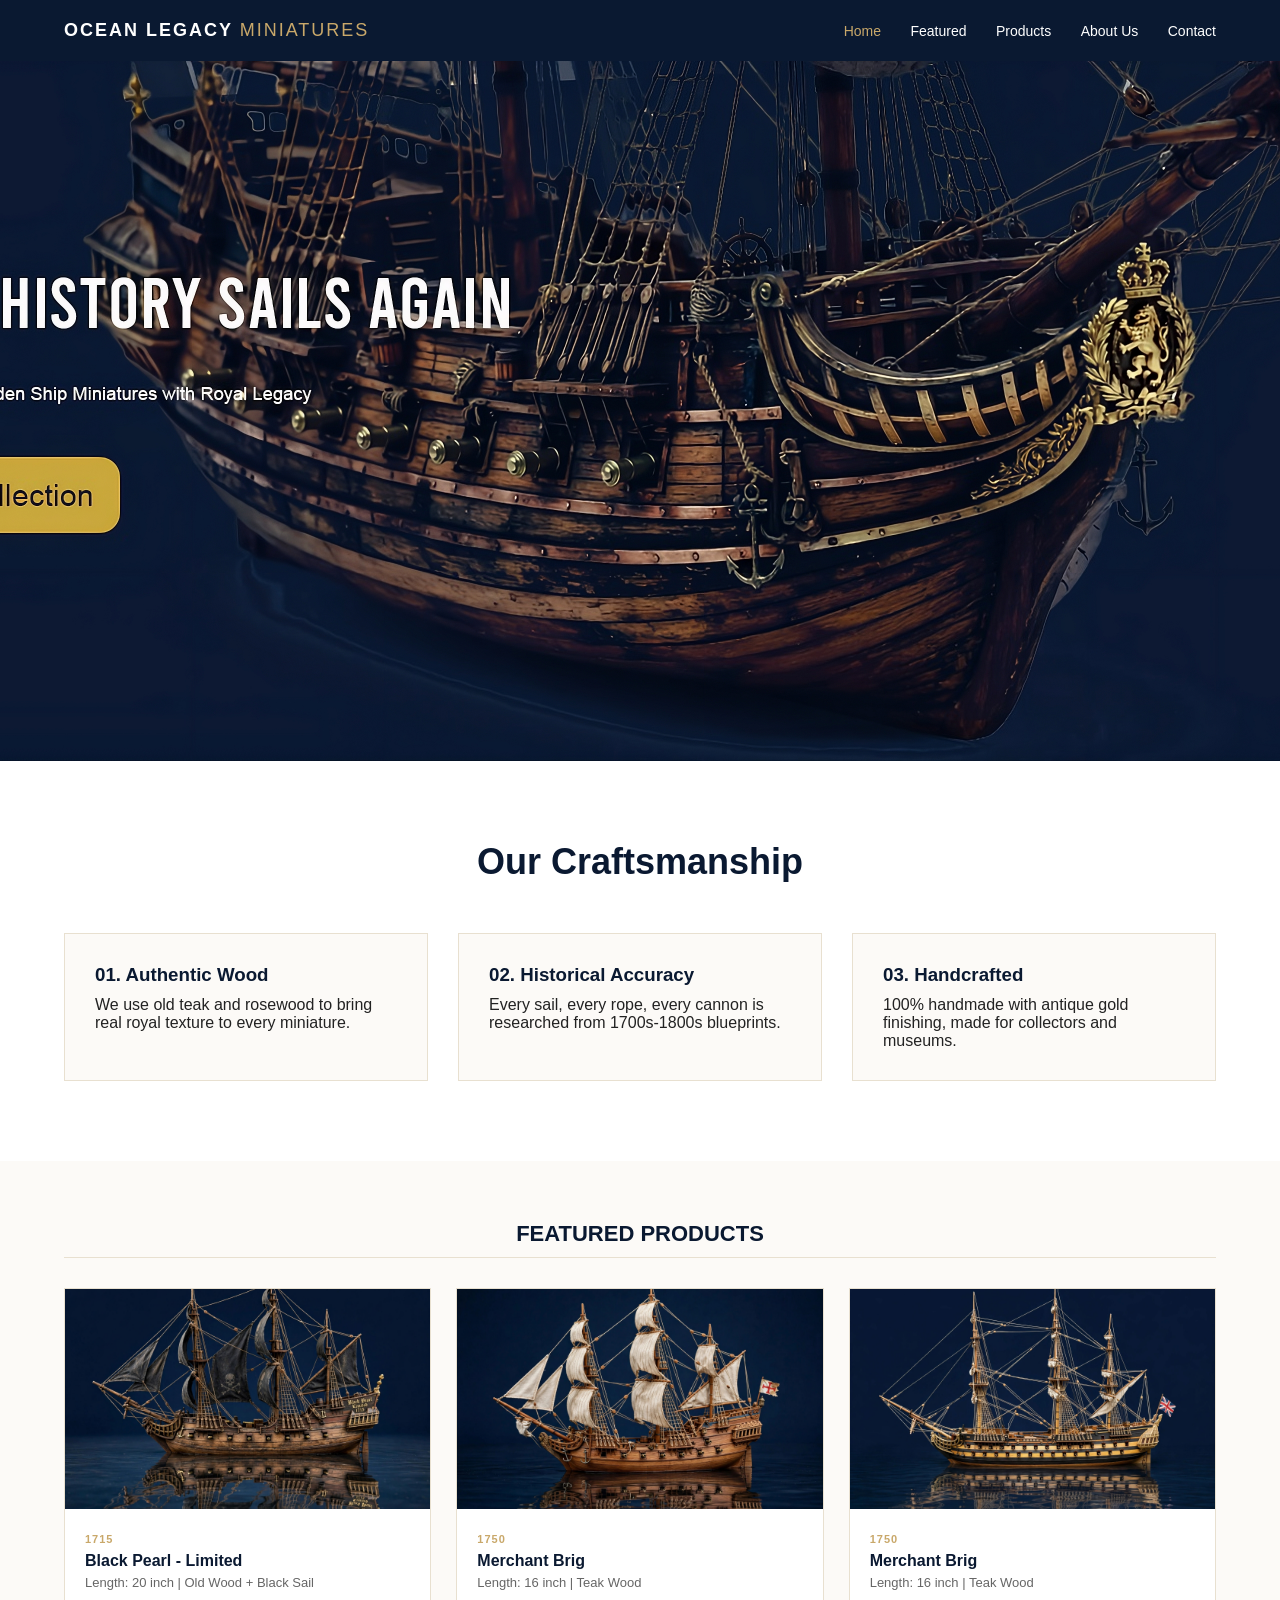
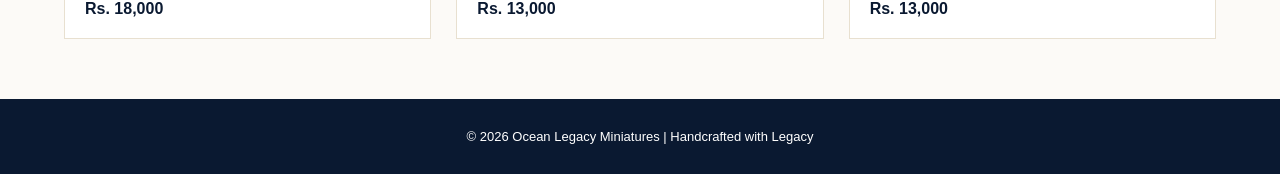
==== index.html @ bbb94e81 "Add files via upload" ====
<!DOCTYPE html>
<html lang="en">
<head>
    <meta charset="UTF-8">
    <meta name="viewport" content="width=device-width, initial-scale=1.0">
    <title>Ocean Legacy Miniatures | Where History Sails Again</title>
    <link rel="stylesheet" href="style.css">
</head>
<body>

    <header class="navbar">
        <div class="logo">OCEAN LEGACY <span>MINIATURES</span></div>
        <nav>
            <a href="index.html" class="active">Home</a>
            <a href="featured.html">Featured</a>
            <a href="products.html">Products</a>
            <a href="about.html">About Us</a>
            <a href="contact.html">Contact</a>
        </nav>
    </header>

    <!-- banner -->
    <section class="full-banner">
        <img src="upscalemedia-transformed.png" alt="Ocean Legacy Banner" usemap="#Map">
        <map name="Map">
            <area shape="rect" coords="887,750,1133,825" href="products.html" alt="">
            <area shape="rect" coords="123,398,366,470" href="products.html" alt="">
        </map>
    </section>

    <section class="details-section">
        <div class="container">
            <h2>Our Craftsmanship</h2>
            <div class="details-grid">
                <div class="detail-box">
                    <h3>01. Authentic Wood</h3>
                    <p>We use old teak and rosewood to bring real royal texture to every miniature.</p>
                </div>
                <div class="detail-box">
                    <h3>02. Historical Accuracy</h3>
                    <p>Every sail, every rope, every cannon is researched from 1700s-1800s blueprints.</p>
                </div>
                <div class="detail-box">
                    <h3>03. Handcrafted</h3>
                    <p>100% handmade with antique gold finishing, made for collectors and museums.</p>
                </div>
            </div>
        </div>
    </section>

    <section class="product-category alt-bg">
        <div class="container">
            <h1 class="cat-title2">FEATURED PRODUCTS</h1>
            <div class="product-grid">
                <div class="product-card">
                    <a class="card-img" href="#ship1"><img src="a (4).jpg" alt="Black Pearl - Limited"></a>
                    <div class="card-info">
                        <span class="year">1715</span>
                        <h4>Black Pearl - Limited</h4>
                        <p>Length: 20 inch | Old Wood + Black Sail</p>
                        <div class="price">Rs. 18,000</div>
                    </div>
                </div>
                <div class="product-card">
                    <a class="card-img" href="#ship2"><img src="a (1).jpg" alt="Merchant Brig"></a>
                    <div class="card-info">
                        <span class="year">1750</span>
                        <h4>Merchant Brig</h4>
                        <p>Length: 16 inch | Teak Wood</p>
                        <div class="price">Rs. 13,000</div>
                    </div>
                </div>
                <div class="product-card">
                    <a class="card-img" href="#ship3"><img src="a (2).jpg" alt="Merchant Brig"></a>
                    <div class="card-info">
                        <span class="year">1750</span>
                        <h4>Merchant Brig</h4>
                        <p>Length: 16 inch | Teak Wood</p>
                        <div class="price">Rs. 13,000</div>
                    </div>
                </div>
            </div>
        </div>
    </section>

    <div class="modal" id="ship1">
        <a href="#" class="modal-bg"></a>
        <div class="modal-box">
            <a href="#" class="modal-close">&times;</a>
            <div class="modal-img"><img src="a (4).jpg" alt="Black Pearl - Limited"></div>
            <div class="modal-info">
                <span class="year">1715</span>
                <h3>Black Pearl - Limited</h3>
                <p>20 inch | Old Wood + Black Sail</p>
                <div class="modal-price">Rs. 18,000</div>
                <a href="contact.html" class="btn-buy">Buy Now</a>
                <a href="contact.html" class="btn-cart">Add to Cart</a>
            </div>
        </div>
    </div>

    <div class="modal" id="ship2">
        <a href="#" class="modal-bg"></a>
        <div class="modal-box">
            <a href="#" class="modal-close">&times;</a>
            <div class="modal-img"><img src="a (1).jpg" alt="Merchant Brig"></div>
            <div class="modal-info">
                <span class="year">1750</span>
                <h3>Merchant Brig</h3>
                <p>16 inch | Teak Wood</p>
                <div class="modal-price">Rs. 13,000</div>
                <a href="contact.html" class="btn-buy">Buy Now</a>
                <a href="contact.html" class="btn-cart">Add to Cart</a>
            </div>
        </div>
    </div>

    <div class="modal" id="ship3">
        <a href="#" class="modal-bg"></a>
        <div class="modal-box">
            <a href="#" class="modal-close">&times;</a>
            <div class="modal-img"><img src="a (2).jpg" alt="Merchant Brig"></div>
            <div class="modal-info">
                <span class="year">1750</span>
                <h3>Merchant Brig</h3>
                <p>16 inch | Teak Wood</p>
                <div class="modal-price">Rs. 13,000</div>
                <a href="contact.html" class="btn-buy">Buy Now</a>
                <a href="contact.html" class="btn-cart">Add to Cart</a>
            </div>
        </div>
    </div>

    <footer>
        <p>© 2026 Ocean Legacy Miniatures | Handcrafted with Legacy</p>
    </footer>

</body>
</html>
---- style.css ----
/* Ocean Legacy Miniatures */

* {
    margin: 0;
    padding: 0;
    box-sizing: border-box;
}

body {
    font-family: 'Segoe UI', Arial, sans-serif;
    background: #f8f6f1;
    color: #222;
}

img {
    max-width: 100%;
}

.container {
    width: 90%;
    max-width: 1200px;
    margin: 0 auto;
}

/* navbar */
.navbar {
    display: flex;
    justify-content: space-between;
    align-items: center;
    background: #0a1931;
    padding: 20px 5%;
    position: sticky;
    top: 0;
    z-index: 100;
}

.logo {
    color: white;
    font-size: 18px;
    font-weight: 800;
    letter-spacing: 2px;
}

.logo span {
    color: #c9a86a;
    font-weight: 300;
}

.navbar nav a {
    color: white;
    text-decoration: none;
    font-size: 14px;
    margin-left: 25px;
}

.navbar nav a:hover,
.navbar nav a.active {
    color: #c9a86a;
}

/* page header */
.page-header {
    background: #0a1931;
    color: white;
    text-align: center;
    padding: 80px 5%;
}

.page-header h1 {
    font-size: 46px;
}

.page-header p {
    margin-top: 10px;
    opacity: 0.7;
}

.category-filter {
    margin-top: 25px;
}

.cat-btn {
    display: inline-block;
    border: 1px solid #c9a86a;
    color: #c9a86a;
    text-decoration: none;
    padding: 8px 18px;
    margin: 5px;
}

.cat-btn:hover,
.cat-btn.active {
    background: #c9a86a;
    color: #0a1931;
}

/* home */
.full-banner img {
    width: 100%;
    height: 700px;
    object-fit: cover;
    display: block;
    max-width: none;
}

.details-section {
    background: white;
    padding: 80px 0;
}

.details-section h2 {
    text-align: center;
    font-size: 36px;
    color: #0a1931;
    margin-bottom: 50px;
}

.details-grid {
    display: grid;
    grid-template-columns: repeat(3, 1fr);
    gap: 30px;
}

.detail-box {
    background: #fcfaf7;
    border: 1px solid #e8e0d0;
    padding: 30px;
}

.detail-box h3 {
    color: #0a1931;
    margin-bottom: 10px;
}

/* product cards */
.product-category {
    padding: 60px 0;
}

.alt-bg {
    background: #fcfaf7;
}

.cat-title {
    color: #0a1931;
    font-size: 22px;
    border-bottom: 1px solid #e8e0d0;
    padding-bottom: 10px;
    margin-bottom: 30px;
}

.cat-title2 {
    color: #0a1931;
    font-size: 22px;
    text-align: center;
    border-bottom: 1px solid #e8e0d0;
    padding-bottom: 10px;
    margin-bottom: 30px;
}

.product-grid {
    display: grid;
    grid-template-columns: repeat(3, 1fr);
    gap: 25px;
}

.product-card {
    background: white;
    border: 1px solid #e8e0d0;
    overflow: hidden;
    transition: 0.3s;
}

.product-card:hover {
    transform: translateY(-5px);
    box-shadow: 0 10px 30px rgba(0, 0, 0, 0.1);
}

.card-img {
    display: block;
    height: 220px;
    overflow: hidden;
}

.card-img img {
    width: 100%;
    height: 100%;
    object-fit: cover;
    transition: 0.3s;
}

.card-img:hover img {
    transform: scale(1.1);
}

.card-info {
    padding: 20px;
}

.card-info h4 {
    color: #0a1931;
    margin: 5px 0;
}

.card-info p {
    color: #666;
    font-size: 13px;
    margin-bottom: 10px;
}

.year {
    color: #c9a86a;
    font-size: 11px;
    font-weight: 700;
    letter-spacing: 1px;
}

.price {
    color: #0a1931;
    font-weight: 800;
}

.custom-card {
    background: #0a1931;
    display: flex;
    align-items: center;
}

.custom-card h4,
.custom-card p {
    color: white;
}

.btn-small {
    display: inline-block;
    background: #c9a86a;
    color: #0a1931;
    text-decoration: none;
    font-size: 12px;
    font-weight: 700;
    padding: 8px 15px;
    margin-top: 15px;
}

/* about */
.about-section {
    background: white;
    padding: 80px 0;
}

.about-grid {
    display: grid;
    grid-template-columns: 1fr 1fr;
    gap: 50px;
    align-items: center;
}

.about-text h2 {
    color: #0a1931;
    font-size: 36px;
    margin-bottom: 20px;
}

.about-text p {
    color: #444;
    line-height: 1.6;
    margin-bottom: 15px;
}

.stats {
    display: flex;
    gap: 30px;
    margin-top: 30px;
}

.stats strong {
    display: block;
    color: #0a1931;
    font-size: 28px;
}

.stats span {
    color: #888;
    font-size: 12px;
}

.img-placeholder {
    height: 400px;
    border-radius: 8px;
    overflow: hidden;
}

.img-placeholder video {
    width: 100%;
    height: 100%;
    object-fit: cover;
}

.timeline {
    padding: 60px 0;
}

.timeline h2 {
    text-align: center;
    color: #0a1931;
    margin-bottom: 40px;
}

.timeline-grid {
    display: grid;
    grid-template-columns: repeat(4, 1fr);
    gap: 20px;
}

.time-box {
    background: white;
    border-left: 4px solid #c9a86a;
    padding: 20px;
}

.catalog-simple {
    text-align: center;
    padding: 50px 20px;
}

.catalog-simple h2 {
    color: #0a1931;
    margin-bottom: 10px;
}

.catalog-simple p {
    color: #666;
    margin-bottom: 15px;
}

.catalog-simple a {
    display: inline-block;
    background: #0a1931;
    color: white;
    text-decoration: none;
    padding: 10px 20px;
    border-radius: 5px;
}

/* contact */
.contact-section {
    padding: 40px 0;
}

.contact-wrapper {
    display: grid;
    grid-template-columns: 1fr 1.5fr;
    gap: 30px;
    background: white;
    padding: 30px;
}

.info-box {
    border-bottom: 1px solid #c9a86a;
    padding-bottom: 15px;
    margin-bottom: 15px;
}

.contact-form-main label {
    display: block;
    font-size: 13px;
    margin-top: 5px;
}

.contact-form-main input,
.contact-form-main select,
.contact-form-main textarea {
    width: 100%;
    padding: 10px;
    margin: 5px 0 10px;
    border: 1px solid #ddd;
}

.contact-form-main textarea {
    height: 110px;
}

.row {
    display: grid;
    grid-template-columns: 1fr 1fr;
    gap: 10px;
}

.btn {
    width: 100%;
    background: #0a1931;
    color: #c9a86a;
    font-weight: 700;
    padding: 12px;
    border: none;
    cursor: pointer;
}

.btn:hover {
    background: #122a5a;
}

.form-note {
    color: #888;
    font-size: 12px;
    margin-top: 8px;
}

footer {
    background: #0a1931;
    color: white;
    text-align: center;
    font-size: 13px;
    padding: 30px;
}

/* popup (uses :target so no js needed) */
.modal {
    display: none;
    position: fixed;
    top: 0;
    left: 0;
    width: 100%;
    height: 100%;
    z-index: 1000;
    align-items: center;
    justify-content: center;
}

.modal:target {
    display: flex;
}

.modal-bg {
    position: absolute;
    top: 0;
    left: 0;
    width: 100%;
    height: 100%;
    background: rgba(10, 25, 49, 0.85);
}

.modal-box {
    position: relative;
    display: grid;
    grid-template-columns: 1.3fr 1fr;
    width: 90%;
    max-width: 950px;
    background: white;
    overflow: hidden;
}

.modal-close {
    position: absolute;
    top: 8px;
    right: 14px;
    z-index: 2;
    color: white;
    font-size: 32px;
    text-decoration: none;
}

.modal-img {
    min-height: 400px;
    overflow: hidden;
}

.modal-img img {
    width: 100%;
    height: 100%;
    object-fit: cover;
    transition: 0.4s;
}

.modal-img:hover img {
    transform: scale(1.25);
}

.modal-info {
    display: flex;
    flex-direction: column;
    justify-content: center;
    padding: 40px 30px;
}

.modal-info h3 {
    color: #0a1931;
    font-size: 28px;
    margin: 6px 0;
}

.modal-info p {
    color: #666;
}

.modal-price {
    color: #0a1931;
    font-size: 32px;
    font-weight: 800;
    margin: 15px 0 25px;
}

.btn-buy,
.btn-cart {
    display: block;
    text-align: center;
    text-decoration: none;
    font-weight: 700;
    padding: 14px;
    margin-bottom: 12px;
}

.btn-buy {
    background: #c9a86a;
    color: #0a1931;
}

.btn-cart {
    background: #0a1931;
    color: #c9a86a;
}

/* mobile */
@media (max-width: 768px) {
    .navbar {
        flex-direction: column;
        gap: 10px;
    }

    .navbar nav a {
        margin: 0 8px;
    }

    .page-header h1 {
        font-size: 32px;
    }

    .full-banner img {
        height: auto;
    }

    .details-grid,
    .product-grid,
    .about-grid,
    .timeline-grid,
    .contact-wrapper,
    .row,
    .modal-box {
        grid-template-columns: 1fr;
    }

    .modal-box {
        max-height: 90vh;
        overflow-y: auto;
    }

    .modal-img {
        min-height: 220px;
    }
}
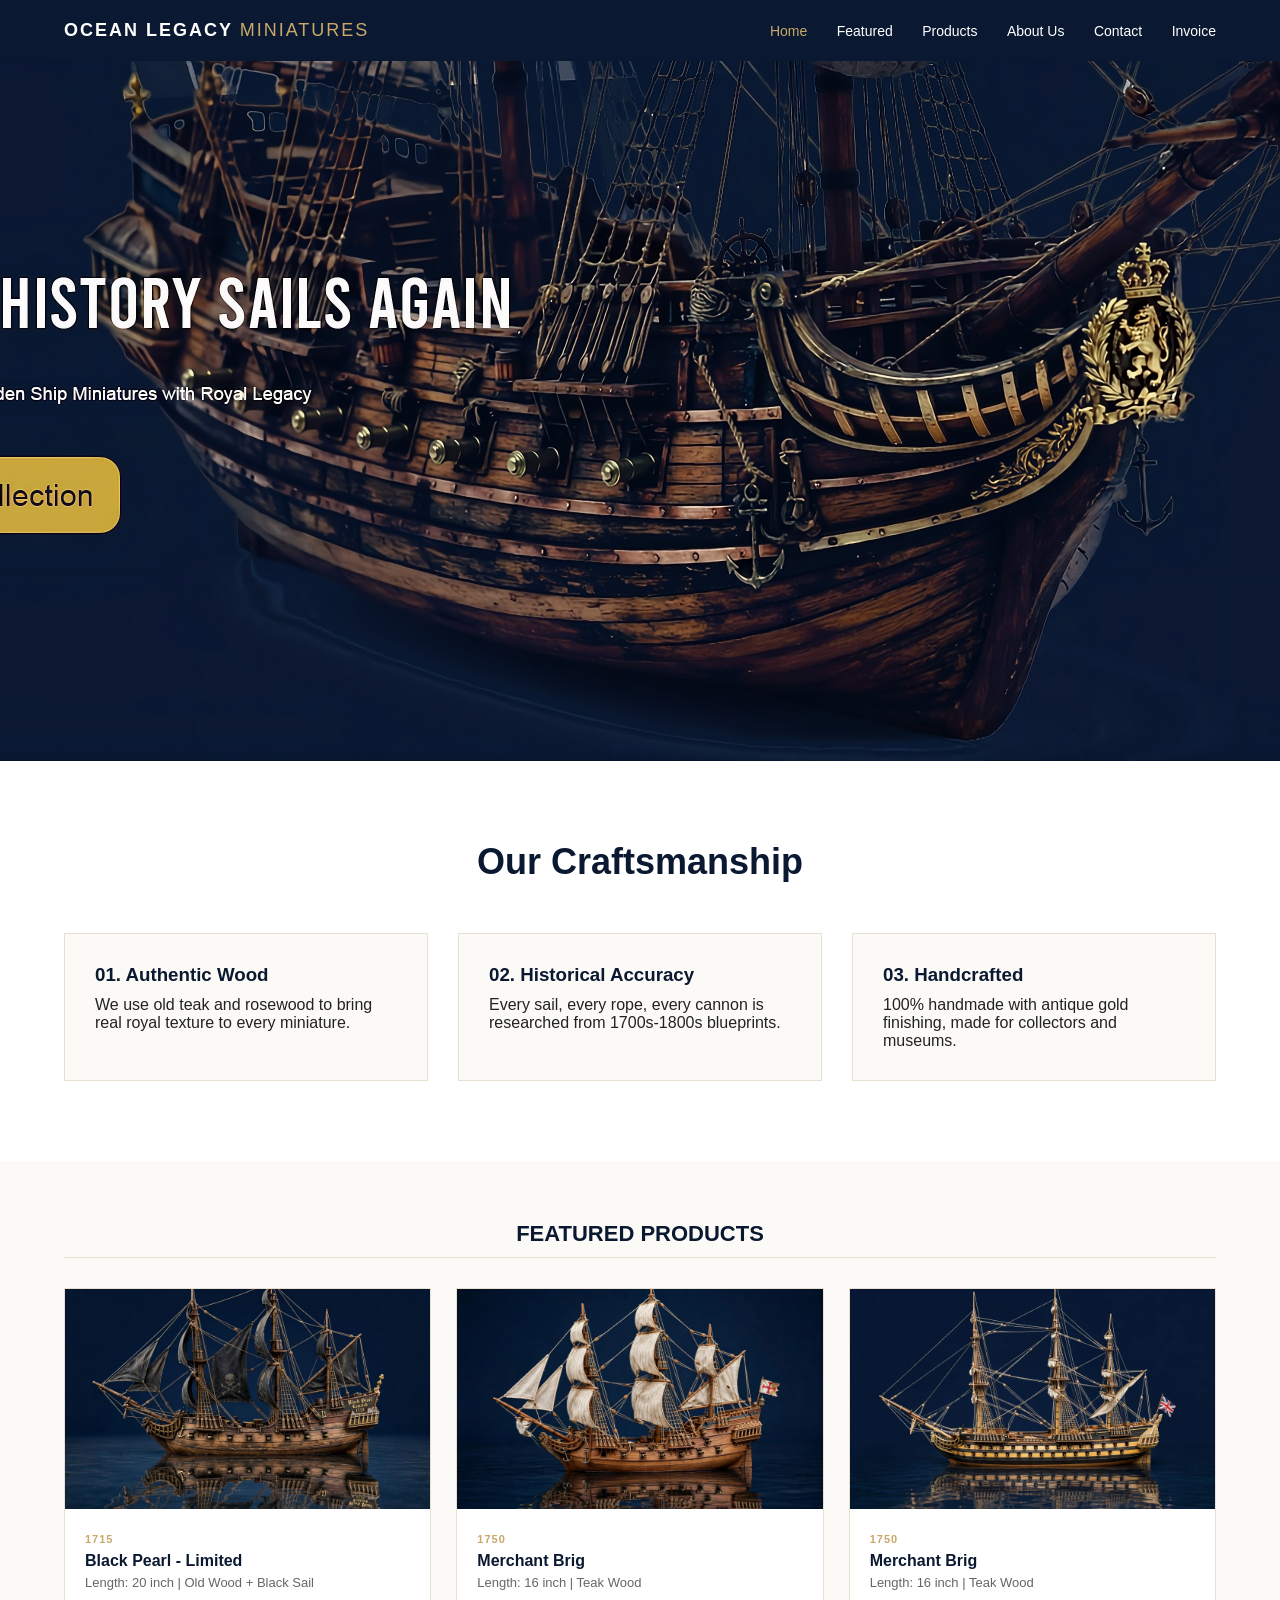
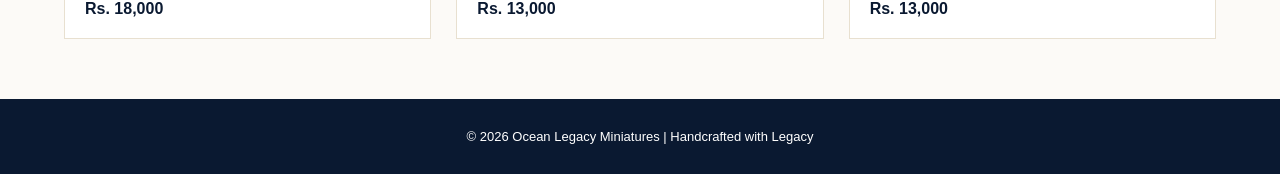
==== commit 7f0ecdce: "Add files via upload" ====
--- a/index.html
+++ b/index.html
@@ -16,6 +16,7 @@
             <a href="products.html">Products</a>
             <a href="about.html">About Us</a>
             <a href="contact.html">Contact</a>
+            <a href="invoice.html" >Invoice</a>
         </nav>
     </header>
 
--- a/style.css
+++ b/style.css
@@ -1,560 +1,560 @@
-/* Ocean Legacy Miniatures */
-
-* {
-    margin: 0;
-    padding: 0;
-    box-sizing: border-box;
-}
-
-body {
-    font-family: 'Segoe UI', Arial, sans-serif;
-    background: #f8f6f1;
-    color: #222;
-}
-
-img {
-    max-width: 100%;
-}
-
-.container {
-    width: 90%;
-    max-width: 1200px;
-    margin: 0 auto;
-}
-
-/* navbar */
-.navbar {
-    display: flex;
-    justify-content: space-between;
-    align-items: center;
-    background: #0a1931;
-    padding: 20px 5%;
-    position: sticky;
-    top: 0;
-    z-index: 100;
-}
-
-.logo {
-    color: white;
-    font-size: 18px;
-    font-weight: 800;
-    letter-spacing: 2px;
-}
-
-.logo span {
-    color: #c9a86a;
-    font-weight: 300;
-}
-
-.navbar nav a {
-    color: white;
-    text-decoration: none;
-    font-size: 14px;
-    margin-left: 25px;
-}
-
-.navbar nav a:hover,
-.navbar nav a.active {
-    color: #c9a86a;
-}
-
-/* page header */
-.page-header {
-    background: #0a1931;
-    color: white;
-    text-align: center;
-    padding: 80px 5%;
-}
-
-.page-header h1 {
-    font-size: 46px;
-}
-
-.page-header p {
-    margin-top: 10px;
-    opacity: 0.7;
-}
-
-.category-filter {
-    margin-top: 25px;
-}
-
-.cat-btn {
-    display: inline-block;
-    border: 1px solid #c9a86a;
-    color: #c9a86a;
-    text-decoration: none;
-    padding: 8px 18px;
-    margin: 5px;
-}
-
-.cat-btn:hover,
-.cat-btn.active {
-    background: #c9a86a;
-    color: #0a1931;
-}
-
-/* home */
-.full-banner img {
-    width: 100%;
-    height: 700px;
-    object-fit: cover;
-    display: block;
-    max-width: none;
-}
-
-.details-section {
-    background: white;
-    padding: 80px 0;
-}
-
-.details-section h2 {
-    text-align: center;
-    font-size: 36px;
-    color: #0a1931;
-    margin-bottom: 50px;
-}
-
-.details-grid {
-    display: grid;
-    grid-template-columns: repeat(3, 1fr);
-    gap: 30px;
-}
-
-.detail-box {
-    background: #fcfaf7;
-    border: 1px solid #e8e0d0;
-    padding: 30px;
-}
-
-.detail-box h3 {
-    color: #0a1931;
-    margin-bottom: 10px;
-}
-
-/* product cards */
-.product-category {
-    padding: 60px 0;
-}
-
-.alt-bg {
-    background: #fcfaf7;
-}
-
-.cat-title {
-    color: #0a1931;
-    font-size: 22px;
-    border-bottom: 1px solid #e8e0d0;
-    padding-bottom: 10px;
-    margin-bottom: 30px;
-}
-
-.cat-title2 {
-    color: #0a1931;
-    font-size: 22px;
-    text-align: center;
-    border-bottom: 1px solid #e8e0d0;
-    padding-bottom: 10px;
-    margin-bottom: 30px;
-}
-
-.product-grid {
-    display: grid;
-    grid-template-columns: repeat(3, 1fr);
-    gap: 25px;
-}
-
-.product-card {
-    background: white;
-    border: 1px solid #e8e0d0;
-    overflow: hidden;
-    transition: 0.3s;
-}
-
-.product-card:hover {
-    transform: translateY(-5px);
-    box-shadow: 0 10px 30px rgba(0, 0, 0, 0.1);
-}
-
-.card-img {
-    display: block;
-    height: 220px;
-    overflow: hidden;
-}
-
-.card-img img {
-    width: 100%;
-    height: 100%;
-    object-fit: cover;
-    transition: 0.3s;
-}
-
-.card-img:hover img {
-    transform: scale(1.1);
-}
-
-.card-info {
-    padding: 20px;
-}
-
-.card-info h4 {
-    color: #0a1931;
-    margin: 5px 0;
-}
-
-.card-info p {
-    color: #666;
-    font-size: 13px;
-    margin-bottom: 10px;
-}
-
-.year {
-    color: #c9a86a;
-    font-size: 11px;
-    font-weight: 700;
-    letter-spacing: 1px;
-}
-
-.price {
-    color: #0a1931;
-    font-weight: 800;
-}
-
-.custom-card {
-    background: #0a1931;
-    display: flex;
-    align-items: center;
-}
-
-.custom-card h4,
-.custom-card p {
-    color: white;
-}
-
-.btn-small {
-    display: inline-block;
-    background: #c9a86a;
-    color: #0a1931;
-    text-decoration: none;
-    font-size: 12px;
-    font-weight: 700;
-    padding: 8px 15px;
-    margin-top: 15px;
-}
-
-/* about */
-.about-section {
-    background: white;
-    padding: 80px 0;
-}
-
-.about-grid {
-    display: grid;
-    grid-template-columns: 1fr 1fr;
-    gap: 50px;
-    align-items: center;
-}
-
-.about-text h2 {
-    color: #0a1931;
-    font-size: 36px;
-    margin-bottom: 20px;
-}
-
-.about-text p {
-    color: #444;
-    line-height: 1.6;
-    margin-bottom: 15px;
-}
-
-.stats {
-    display: flex;
-    gap: 30px;
-    margin-top: 30px;
-}
-
-.stats strong {
-    display: block;
-    color: #0a1931;
-    font-size: 28px;
-}
-
-.stats span {
-    color: #888;
-    font-size: 12px;
-}
-
-.img-placeholder {
-    height: 400px;
-    border-radius: 8px;
-    overflow: hidden;
-}
-
-.img-placeholder video {
-    width: 100%;
-    height: 100%;
-    object-fit: cover;
-}
-
-.timeline {
-    padding: 60px 0;
-}
-
-.timeline h2 {
-    text-align: center;
-    color: #0a1931;
-    margin-bottom: 40px;
-}
-
-.timeline-grid {
-    display: grid;
-    grid-template-columns: repeat(4, 1fr);
-    gap: 20px;
-}
-
-.time-box {
-    background: white;
-    border-left: 4px solid #c9a86a;
-    padding: 20px;
-}
-
-.catalog-simple {
-    text-align: center;
-    padding: 50px 20px;
-}
-
-.catalog-simple h2 {
-    color: #0a1931;
-    margin-bottom: 10px;
-}
-
-.catalog-simple p {
-    color: #666;
-    margin-bottom: 15px;
-}
-
-.catalog-simple a {
-    display: inline-block;
-    background: #0a1931;
-    color: white;
-    text-decoration: none;
-    padding: 10px 20px;
-    border-radius: 5px;
-}
-
-/* contact */
-.contact-section {
-    padding: 40px 0;
-}
-
-.contact-wrapper {
-    display: grid;
-    grid-template-columns: 1fr 1.5fr;
-    gap: 30px;
-    background: white;
-    padding: 30px;
-}
-
-.info-box {
-    border-bottom: 1px solid #c9a86a;
-    padding-bottom: 15px;
-    margin-bottom: 15px;
-}
-
-.contact-form-main label {
-    display: block;
-    font-size: 13px;
-    margin-top: 5px;
-}
-
-.contact-form-main input,
-.contact-form-main select,
-.contact-form-main textarea {
-    width: 100%;
-    padding: 10px;
-    margin: 5px 0 10px;
-    border: 1px solid #ddd;
-}
-
-.contact-form-main textarea {
-    height: 110px;
-}
-
-.row {
-    display: grid;
-    grid-template-columns: 1fr 1fr;
-    gap: 10px;
-}
-
-.btn {
-    width: 100%;
-    background: #0a1931;
-    color: #c9a86a;
-    font-weight: 700;
-    padding: 12px;
-    border: none;
-    cursor: pointer;
-}
-
-.btn:hover {
-    background: #122a5a;
-}
-
-.form-note {
-    color: #888;
-    font-size: 12px;
-    margin-top: 8px;
-}
-
-footer {
-    background: #0a1931;
-    color: white;
-    text-align: center;
-    font-size: 13px;
-    padding: 30px;
-}
-
-/* popup (uses :target so no js needed) */
-.modal {
-    display: none;
-    position: fixed;
-    top: 0;
-    left: 0;
-    width: 100%;
-    height: 100%;
-    z-index: 1000;
-    align-items: center;
-    justify-content: center;
-}
-
-.modal:target {
-    display: flex;
-}
-
-.modal-bg {
-    position: absolute;
-    top: 0;
-    left: 0;
-    width: 100%;
-    height: 100%;
-    background: rgba(10, 25, 49, 0.85);
-}
-
-.modal-box {
-    position: relative;
-    display: grid;
-    grid-template-columns: 1.3fr 1fr;
-    width: 90%;
-    max-width: 950px;
-    background: white;
-    overflow: hidden;
-}
-
-.modal-close {
-    position: absolute;
-    top: 8px;
-    right: 14px;
-    z-index: 2;
-    color: white;
-    font-size: 32px;
-    text-decoration: none;
-}
-
-.modal-img {
-    min-height: 400px;
-    overflow: hidden;
-}
-
-.modal-img img {
-    width: 100%;
-    height: 100%;
-    object-fit: cover;
-    transition: 0.4s;
-}
-
-.modal-img:hover img {
-    transform: scale(1.25);
-}
-
-.modal-info {
-    display: flex;
-    flex-direction: column;
-    justify-content: center;
-    padding: 40px 30px;
-}
-
-.modal-info h3 {
-    color: #0a1931;
-    font-size: 28px;
-    margin: 6px 0;
-}
-
-.modal-info p {
-    color: #666;
-}
-
-.modal-price {
-    color: #0a1931;
-    font-size: 32px;
-    font-weight: 800;
-    margin: 15px 0 25px;
-}
-
-.btn-buy,
-.btn-cart {
-    display: block;
-    text-align: center;
-    text-decoration: none;
-    font-weight: 700;
-    padding: 14px;
-    margin-bottom: 12px;
-}
-
-.btn-buy {
-    background: #c9a86a;
-    color: #0a1931;
-}
-
-.btn-cart {
-    background: #0a1931;
-    color: #c9a86a;
-}
-
-/* mobile */
-@media (max-width: 768px) {
-    .navbar {
-        flex-direction: column;
-        gap: 10px;
-    }
-
-    .navbar nav a {
-        margin: 0 8px;
-    }
-
-    .page-header h1 {
-        font-size: 32px;
-    }
-
-    .full-banner img {
-        height: auto;
-    }
-
-    .details-grid,
-    .product-grid,
-    .about-grid,
-    .timeline-grid,
-    .contact-wrapper,
-    .row,
-    .modal-box {
-        grid-template-columns: 1fr;
-    }
-
-    .modal-box {
-        max-height: 90vh;
-        overflow-y: auto;
-    }
-
-    .modal-img {
-        min-height: 220px;
-    }
-}
+
+
+* {
+    margin: 0;
+    padding: 0;
+    box-sizing: border-box;
+}
+
+body {
+    font-family: 'Segoe UI', Arial, sans-serif;
+    background: #f8f6f1;
+    color: #222;
+}
+
+img {
+    max-width: 100%;
+}
+
+.container {
+    width: 90%;
+    max-width: 1200px;
+    margin: 0 auto;
+}
+
+/* navbar */
+.navbar {
+    display: flex;
+    justify-content: space-between;
+    align-items: center;
+    background: #0a1931;
+    padding: 20px 5%;
+    position: sticky;
+    top: 0;
+    z-index: 100;
+}
+
+.logo {
+    color: white;
+    font-size: 18px;
+    font-weight: 800;
+    letter-spacing: 2px;
+}
+
+.logo span {
+    color: #c9a86a;
+    font-weight: 300;
+}
+
+.navbar nav a {
+    color: white;
+    text-decoration: none;
+    font-size: 14px;
+    margin-left: 25px;
+}
+
+.navbar nav a:hover,
+.navbar nav a.active {
+    color: #c9a86a;
+}
+
+/* page header */
+.page-header {
+    background: #0a1931;
+    color: white;
+    text-align: center;
+    padding: 80px 5%;
+}
+
+.page-header h1 {
+    font-size: 46px;
+}
+
+.page-header p {
+    margin-top: 10px;
+    opacity: 0.7;
+}
+
+.category-filter {
+    margin-top: 25px;
+}
+
+.cat-btn {
+    display: inline-block;
+    border: 1px solid #c9a86a;
+    color: #c9a86a;
+    text-decoration: none;
+    padding: 8px 18px;
+    margin: 5px;
+}
+
+.cat-btn:hover,
+.cat-btn.active {
+    background: #c9a86a;
+    color: #0a1931;
+}
+
+/* home */
+.full-banner img {
+    width: 100%;
+    height: 700px;
+    object-fit: cover;
+    display: block;
+    max-width: none;
+}
+
+.details-section {
+    background: white;
+    padding: 80px 0;
+}
+
+.details-section h2 {
+    text-align: center;
+    font-size: 36px;
+    color: #0a1931;
+    margin-bottom: 50px;
+}
+
+.details-grid {
+    display: grid;
+    grid-template-columns: repeat(3, 1fr);
+    gap: 30px;
+}
+
+.detail-box {
+    background: #fcfaf7;
+    border: 1px solid #e8e0d0;
+    padding: 30px;
+}
+
+.detail-box h3 {
+    color: #0a1931;
+    margin-bottom: 10px;
+}
+
+/* product cards */
+.product-category {
+    padding: 60px 0;
+}
+
+.alt-bg {
+    background: #fcfaf7;
+}
+
+.cat-title {
+    color: #0a1931;
+    font-size: 22px;
+    border-bottom: 1px solid #e8e0d0;
+    padding-bottom: 10px;
+    margin-bottom: 30px;
+}
+
+.cat-title2 {
+    color: #0a1931;
+    font-size: 22px;
+    text-align: center;
+    border-bottom: 1px solid #e8e0d0;
+    padding-bottom: 10px;
+    margin-bottom: 30px;
+}
+
+.product-grid {
+    display: grid;
+    grid-template-columns: repeat(3, 1fr);
+    gap: 25px;
+}
+
+.product-card {
+    background: white;
+    border: 1px solid #e8e0d0;
+    overflow: hidden;
+    transition: 0.3s;
+}
+
+.product-card:hover {
+    transform: translateY(-5px);
+    box-shadow: 0 10px 30px rgba(0, 0, 0, 0.1);
+}
+
+.card-img {
+    display: block;
+    height: 220px;
+    overflow: hidden;
+}
+
+.card-img img {
+    width: 100%;
+    height: 100%;
+    object-fit: cover;
+    transition: 0.3s;
+}
+
+.card-img:hover img {
+    transform: scale(1.1);
+}
+
+.card-info {
+    padding: 20px;
+}
+
+.card-info h4 {
+    color: #0a1931;
+    margin: 5px 0;
+}
+
+.card-info p {
+    color: #666;
+    font-size: 13px;
+    margin-bottom: 10px;
+}
+
+.year {
+    color: #c9a86a;
+    font-size: 11px;
+    font-weight: 700;
+    letter-spacing: 1px;
+}
+
+.price {
+    color: #0a1931;
+    font-weight: 800;
+}
+
+.custom-card {
+    background: #0a1931;
+    display: flex;
+    align-items: center;
+}
+
+.custom-card h4,
+.custom-card p {
+    color: white;
+}
+
+.btn-small {
+    display: inline-block;
+    background: #c9a86a;
+    color: #0a1931;
+    text-decoration: none;
+    font-size: 12px;
+    font-weight: 700;
+    padding: 8px 15px;
+    margin-top: 15px;
+}
+
+/* about */
+.about-section {
+    background: white;
+    padding: 80px 0;
+}
+
+.about-grid {
+    display: grid;
+    grid-template-columns: 1fr 1fr;
+    gap: 50px;
+    align-items: center;
+}
+
+.about-text h2 {
+    color: #0a1931;
+    font-size: 36px;
+    margin-bottom: 20px;
+}
+
+.about-text p {
+    color: #444;
+    line-height: 1.6;
+    margin-bottom: 15px;
+}
+
+.stats {
+    display: flex;
+    gap: 30px;
+    margin-top: 30px;
+}
+
+.stats strong {
+    display: block;
+    color: #0a1931;
+    font-size: 28px;
+}
+
+.stats span {
+    color: #888;
+    font-size: 12px;
+}
+
+.img-placeholder {
+    height: 400px;
+    border-radius: 8px;
+    overflow: hidden;
+}
+
+.img-placeholder video {
+    width: 100%;
+    height: 100%;
+    object-fit: cover;
+}
+
+.timeline {
+    padding: 60px 0;
+}
+
+.timeline h2 {
+    text-align: center;
+    color: #0a1931;
+    margin-bottom: 40px;
+}
+
+.timeline-grid {
+    display: grid;
+    grid-template-columns: repeat(4, 1fr);
+    gap: 20px;
+}
+
+.time-box {
+    background: white;
+    border-left: 4px solid #c9a86a;
+    padding: 20px;
+}
+
+.catalog-simple{
+    text-align: center;
+    padding: 50px 20px;
+}
+
+.catalog-simple h2 {
+    color: #0a1931;
+    margin-bottom: 10px;
+}
+
+.catalog-simple p {
+    color: #666;
+    margin-bottom: 15px;
+}
+
+.catalog-simple a {
+    display: inline-block;
+    background: #0a1931;
+    color: white;
+    text-decoration: none;
+    padding: 10px 20px;
+    border-radius: 5px;
+}
+
+/* contact */
+.contact-section {
+    padding: 40px 0;
+}
+
+.contact-wrapper {
+    display: grid;
+    grid-template-columns: 1fr 1.5fr;
+    gap: 30px;
+    background: white;
+    padding: 30px;
+}
+
+.info-box {
+    border-bottom: 1px solid #c9a86a;
+    padding-bottom: 15px;
+    margin-bottom: 15px;
+}
+
+.contact-form-main label {
+    display: block;
+    font-size: 13px;
+    margin-top: 5px;
+}
+
+.contact-form-main input,
+.contact-form-main select,
+.contact-form-main textarea {
+    width: 100%;
+    padding: 10px;
+    margin: 5px 0 10px;
+    border: 1px solid #ddd;
+}
+
+.contact-form-main textarea {
+    height: 110px;
+}
+
+.row {
+    display: grid;
+    grid-template-columns: 1fr 1fr;
+    gap: 10px;
+}
+
+.btn {
+    width: 100%;
+    background: #0a1931;
+    color: #c9a86a;
+    font-weight: 700;
+    padding: 12px;
+    border: none;
+    cursor: pointer;
+}
+
+.btn:hover {
+    background: #122a5a;
+}
+
+.form-note {
+    color: #888;
+    font-size: 12px;
+    margin-top: 8px;
+}
+
+footer {
+    background: #0a1931;
+    color: white;
+    text-align: center;
+    font-size: 13px;
+    padding: 30px;
+}
+
+/* popup (uses :target so no js needed) */
+.modal {
+    display: none;
+    position: fixed;
+    top: 0;
+    left: 0;
+    width: 100%;
+    height: 100%;
+    z-index: 1000;
+    align-items: center;
+    justify-content: center;
+}
+
+.modal:target {
+    display: flex;
+}
+
+.modal-bg {
+    position: absolute;
+    top: 0;
+    left: 0;
+    width: 100%;
+    height: 100%;
+    background: rgba(10, 25, 49, 0.85);
+}
+
+.modal-box {
+    position: relative;
+    display: grid;
+    grid-template-columns: 1.3fr 1fr;
+    width: 90%;
+    max-width: 950px;
+    background: white;
+    overflow: hidden;
+}
+
+.modal-close {
+    position: absolute;
+    top: 8px;
+    right: 14px;
+    z-index: 2;
+    color: white;
+    font-size: 32px;
+    text-decoration: none;
+}
+
+.modal-img {
+    min-height: 400px;
+    overflow: hidden;
+}
+
+.modal-img img {
+    width: 100%;
+    height: 100%;
+    object-fit: cover;
+    transition: 0.4s;
+}
+
+.modal-img:hover img {
+    transform: scale(1.25);
+}
+
+.modal-info {
+    display: flex;
+    flex-direction: column;
+    justify-content: center;
+    padding: 40px 30px;
+}
+
+.modal-info h3 {
+    color: #0a1931;
+    font-size: 28px;
+    margin: 6px 0;
+}
+
+.modal-info p {
+    color: #666;
+}
+
+.modal-price {
+    color: #0a1931;
+    font-size: 32px;
+    font-weight: 800;
+    margin: 15px 0 25px;
+}
+
+.btn-buy,
+.btn-cart {
+    display: block;
+    text-align: center;
+    text-decoration: none;
+    font-weight: 700;
+    padding: 14px;
+    margin-bottom: 12px;
+}
+
+.btn-buy {
+    background: #c9a86a;
+    color: #0a1931;
+}
+
+.btn-cart {
+    background: #0a1931;
+    color: #c9a86a;
+}
+
+/* mobile */
+@media (max-width: 768px) {
+    .navbar {
+        flex-direction: column;
+        gap: 10px;
+    }
+
+    .navbar nav a {
+        margin: 0 8px;
+    }
+
+    .page-header h1 {
+        font-size: 32px;
+    }
+
+    .full-banner img {
+        height: auto;
+    }
+
+    .details-grid,
+    .product-grid,
+    .about-grid,
+    .timeline-grid,
+    .contact-wrapper,
+    .row,
+    .modal-box {
+        grid-template-columns: 1fr;
+    }
+
+    .modal-box {
+        max-height: 90vh;
+        overflow-y: auto;
+    }
+
+    .modal-img {
+        min-height: 220px;
+    }
+}
